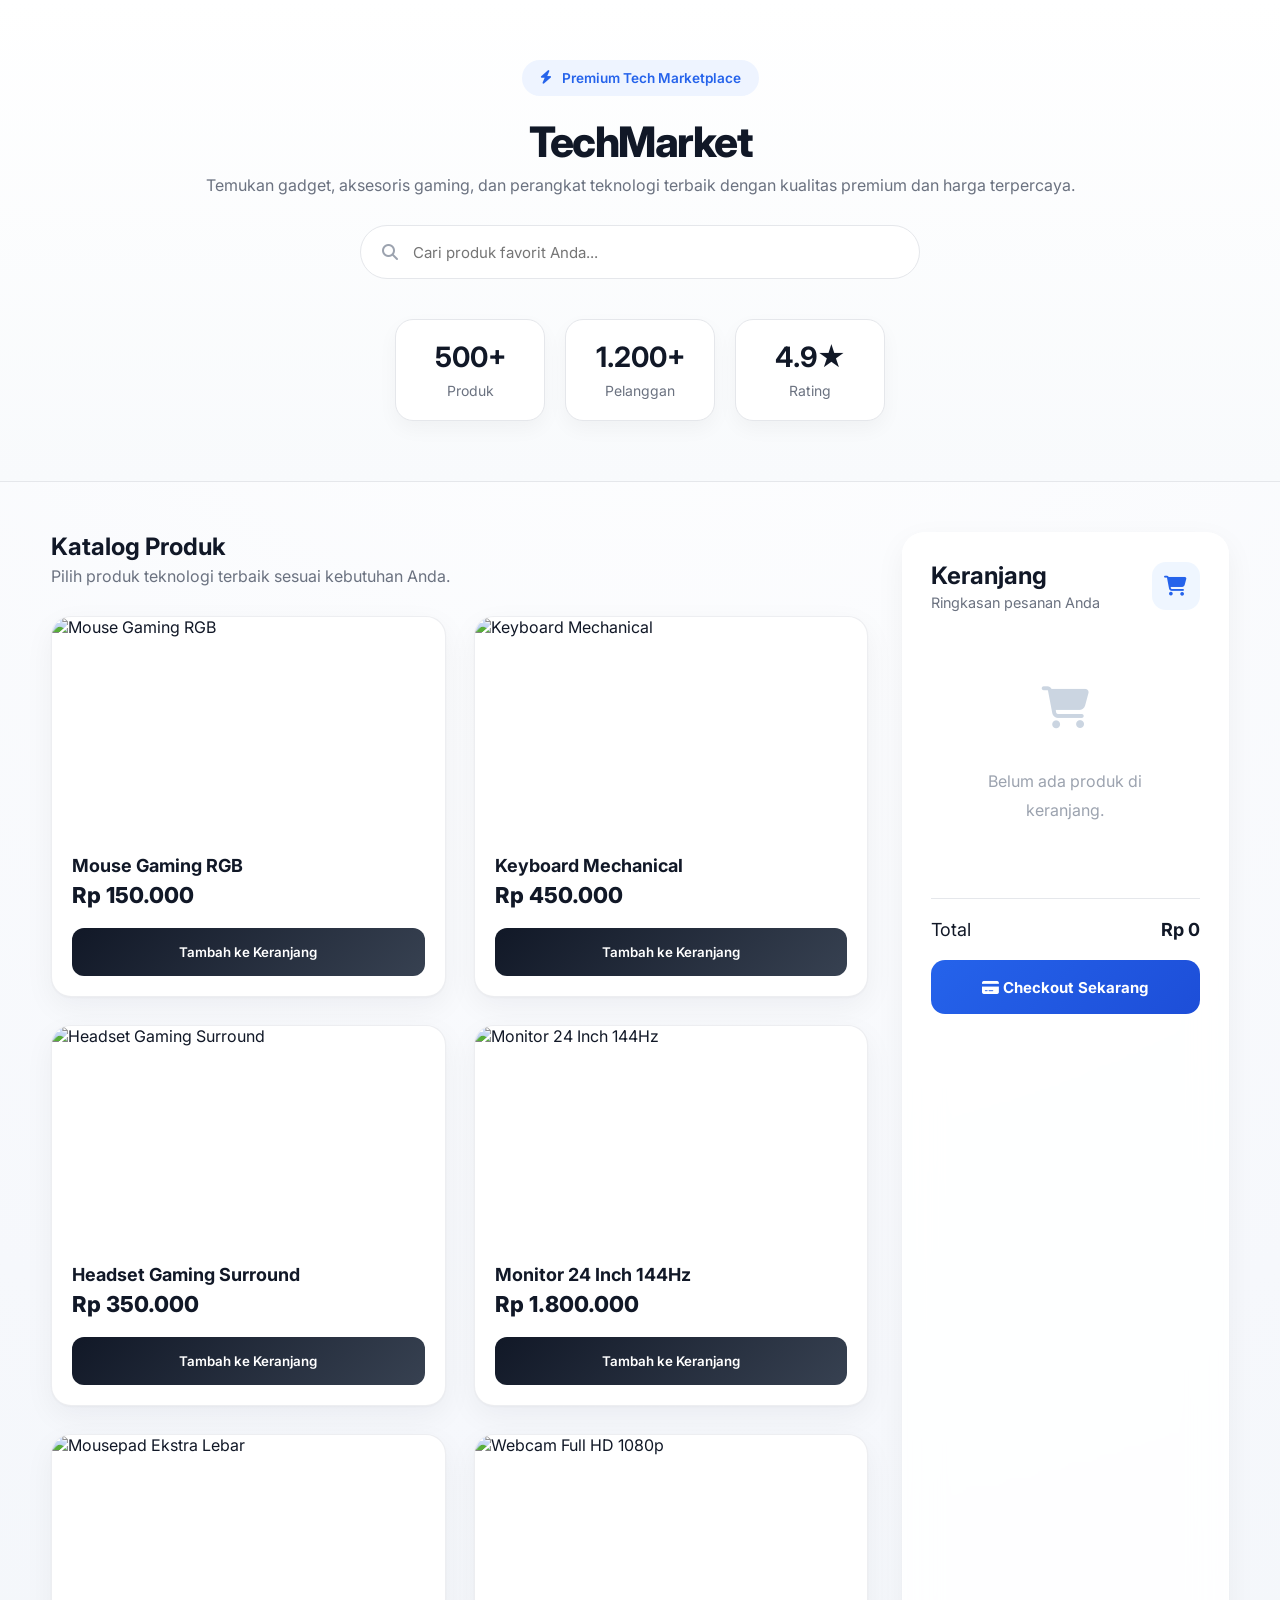
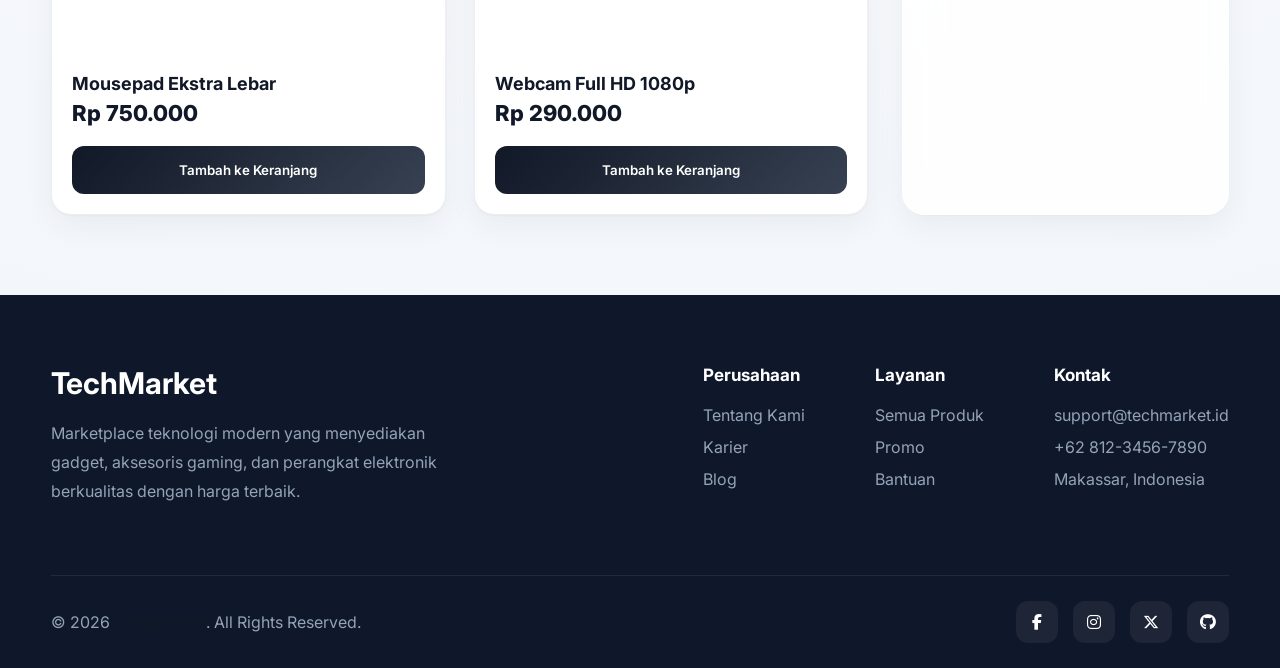
==== final/index.html @ 464121ed "first commiy" ====
<!DOCTYPE html>
<html lang="id">
<head>
    <meta charset="UTF-8">
    <meta name="viewport" content="width=device-width, initial-scale=1.0">

    <title>TechMarket | Premium Tech Store</title>

    <!-- Google Font -->
    <link rel="preconnect" href="https://fonts.googleapis.com">
    <link rel="preconnect" href="https://fonts.gstatic.com" crossorigin>

    <link href="https://fonts.googleapis.com/css2?family=Inter:wght@300;400;500;600;700;800&display=swap" rel="stylesheet">

    <!-- Icons -->
    <link rel="stylesheet"
          href="https://cdnjs.cloudflare.com/ajax/libs/font-awesome/6.7.2/css/all.min.css"/>

    <link rel="stylesheet" href="css/style.css">
</head>

<body>

    <!-- ================= HEADER ================= -->

    <header>

        <div class="hero-badge">
            <i class="fa-solid fa-bolt"></i>
            Premium Tech Marketplace
        </div>

        <h1>TechMarket</h1>

        <p>
            Temukan gadget, aksesoris gaming, dan perangkat teknologi terbaik
            dengan kualitas premium dan harga terpercaya.
        </p>

        <div class="search-container">

            <div class="search-box">

                <i class="fa-solid fa-magnifying-glass"></i>

                <input
                    type="text"
                    id="search-input"
                    placeholder="Cari produk favorit Anda..."
                    autocomplete="off">

            </div>

        </div>

        <div class="hero-stats">

            <div class="stat-card">
                <h3>500+</h3>
                <span>Produk</span>
            </div>

            <div class="stat-card">
                <h3>1.200+</h3>
                <span>Pelanggan</span>
            </div>

            <div class="stat-card">
                <h3>4.9★</h3>
                <span>Rating</span>
            </div>

        </div>

    </header>

    <!-- ================= MAIN ================= -->

    <main class="container">

        <!-- Produk -->

        <section class="products-container">

            <div class="section-title">

                <div>
                    <h2>Katalog Produk</h2>
                    <p>Pilih produk teknologi terbaik sesuai kebutuhan Anda.</p>
                </div>

            </div>

            <div id="products-grid" class="products-grid">
                <!-- Produk akan dibuat melalui JavaScript -->
            </div>

        </section>

        <!-- Cart -->

        <aside class="cart-container">

            <div class="cart-header">

                <div>
                    <h2>Keranjang</h2>
                    <p>Ringkasan pesanan Anda</p>
                </div>

                <div class="cart-icon">
                    <i class="fa-solid fa-cart-shopping"></i>
                </div>

            </div>

            <div id="cart-items" class="cart-items">

                <p class="empty-cart">

                    <i class="fa-solid fa-cart-shopping"></i>
                    <br><br>

                    Belum ada produk di keranjang.

                </p>

            </div>

            <div class="cart-summary">

                <div class="summary-row">
                    <span>Total</span>
                    <strong id="cart-total">Rp 0</strong>
                </div>

                <button id="checkout-btn">

                    <i class="fa-solid fa-credit-card"></i>

                    Checkout Sekarang

                </button>

            </div>

        </aside>

    </main>

    <!-- Toast -->

    <div id="toast-container" class="toast-container"></div>

   <!-- ================= FOOTER ================= -->

<footer class="footer">

    <div class="footer-container">

        <div class="footer-brand">

            <h2>TechMarket</h2>

            <p>
                Marketplace teknologi modern yang menyediakan gadget,
                aksesoris gaming, dan perangkat elektronik berkualitas
                dengan harga terbaik.
            </p>

        </div>

        <div class="footer-links">

            <div class="footer-column">
                <h4>Perusahaan</h4>

                <a href="#">Tentang Kami</a>
                <a href="#">Karier</a>
                <a href="#">Blog</a>
            </div>

            <div class="footer-column">
                <h4>Layanan</h4>

                <a href="#">Semua Produk</a>
                <a href="#">Promo</a>
                <a href="#">Bantuan</a>
            </div>

            <div class="footer-column">
                <h4>Kontak</h4>

                <a href="#">support@techmarket.id</a>
                <a href="#">+62 812-3456-7890</a>
                <a href="#">Makassar, Indonesia</a>
            </div>

        </div>

    </div>

    <div class="footer-bottom">

        <p>
            © 2026 <strong>TechMarket</strong>. All Rights Reserved.
        </p>

        <div class="footer-social">

            <a href="#"><i class="fab fa-facebook-f"></i></a>

            <a href="#"><i class="fab fa-instagram"></i></a>

            <a href="#"><i class="fab fa-x-twitter"></i></a>

            <a href="#"><i class="fab fa-github"></i></a>

        </div>

    </div>

</footer>
    <script src="js/script.js"></script>

</body>
</html>
---- final/css/style.css ----
:root{
    --bg:#f5f7fb;
    --card:#ffffff;
    --primary:#111827;
    --secondary:#6b7280;
    --border:#e5e7eb;
    --blue:#2563eb;
    --radius:18px;
    --shadow:
        0 1px 2px rgba(0,0,0,.03),
        0 10px 30px rgba(15,23,42,.05);
}

*{
    margin:0;
    padding:0;
    box-sizing:border-box;
    font-family:'Inter',sans-serif;
}

body{
    background:
        radial-gradient(circle at top,#ffffff 0%,#f6f8fc 60%,#f1f5f9 100%);
    color:var(--primary);
    min-height:100vh;
}

/*==========================
HEADER
==========================*/

header{
    position: relative;

    background:
        linear-gradient(to bottom,#ffffff,#f8fafc);

    border-bottom:1px solid #e5e7eb;

    padding:60px 20px;

    text-align:center;
}

header h1{
    font-size:42px;
    font-weight:800;
    letter-spacing:-1.5px;
    margin-bottom:8px;
}

header p{
    color:var(--secondary);
    margin-bottom:30px;
    font-size:16px;
}

.search-container{
    display:flex;
    justify-content:center;
}

.search-container input{

    width:100%;
    max-width:560px;

    height:54px;

    border-radius:999px;

    border:1px solid var(--border);

    background:#fff;

    padding:0 22px;

    font-size:15px;

    transition:.25s;
}

.search-container input:hover{
    border-color:#cbd5e1;
}

.search-container input:focus{

    border-color:var(--blue);

    box-shadow:
        0 0 0 5px rgba(37,99,235,.08);

    outline:none;
}

/*==========================
LAYOUT
==========================*/

.container{

    width:min(1400px,92%);

    margin:50px auto;

    display:grid;

    grid-template-columns:3fr 1.2fr;

    gap:34px;
}

/*==========================
PRODUCT GRID
==========================*/

.products-grid{

    display:grid;

    grid-template-columns:
    repeat(auto-fill,minmax(260px,1fr));

    gap:28px;
}

/*==========================
PRODUCT CARD
==========================*/

.product-card{

    background:var(--card);

    border:1px solid rgba(229,231,235,.7);

    border-radius:20px;

    overflow:hidden;

    box-shadow:var(--shadow);

    transition:.35s cubic-bezier(.2,.8,.2,1);

    display:flex;

    flex-direction:column;
}

.product-card:hover{

    transform:translateY(-8px);

    box-shadow:
        0 20px 45px rgba(15,23,42,.08);

    border-color:#d1d5db;
}

.product-card img{

    height:220px;

    object-fit:cover;

    width:100%;
}

.product-card h3{

    padding:18px 20px 6px;

    font-size:18px;

    font-weight:700;
}

.product-card .price{

    padding:0 20px;

    font-size:22px;

    font-weight:800;

    margin-bottom:20px;
}

.product-card button{

    margin:0 20px 20px;

    height:48px;

    border:none;

    border-radius:12px;

    background:linear-gradient(135deg,#111827,#374151);

    color:white;

    font-weight:600;

    cursor:pointer;

    transition:.25s;
}

.product-card button:hover{

    transform:translateY(-2px);

    box-shadow:
        0 10px 25px rgba(17,24,39,.18);
}

/*==========================
CART
==========================*/

.cart-container{

    position:sticky;

    top:120px;

    background:rgba(255,255,255,.88);

    backdrop-filter:blur(18px);

    border:1px solid rgba(255,255,255,.4);

    box-shadow:var(--shadow);

    border-radius:22px;

    padding:28px;
}

.cart-items{

    max-height:420px;

    overflow:auto;
}

.cart-item{

    padding:18px 0;

    border-bottom:1px solid #f1f5f9;

    display:flex;

    justify-content:space-between;

    align-items:center;
}

.cart-item button{

    background:#fee2e2;

    color:#dc2626;

    border:none;

    padding:8px 14px;

    border-radius:10px;

    cursor:pointer;
}

.cart-item button:hover{

    background:#fecaca;
}

.cart-summary{

    margin-top:24px;

    padding-top:20px;

    border-top:1px solid var(--border);
}

#checkout-btn{

    width:100%;

    height:54px;

    border:none;

    border-radius:14px;

    background:linear-gradient(135deg,#2563eb,#1d4ed8);

    color:white;

    font-size:15px;

    font-weight:700;

    cursor:pointer;

    transition:.3s;
}

#checkout-btn:hover{

    transform:translateY(-2px);

    box-shadow:
        0 12px 30px rgba(37,99,235,.28);
}

/* ===========================
   TOAST MODERN
=========================== */

.toast-container{
    position:fixed;
    top:24px;
    right:24px;

    display:flex;
    flex-direction:column;
    gap:14px;

    z-index:99999;
}

.toast{

    min-width:320px;
    max-width:380px;

    padding:16px 18px;

    border-radius:16px;

    background:#fff;

    border:1px solid #e5e7eb;

    box-shadow:
        0 15px 40px rgba(15,23,42,.12);

    display:flex;
    align-items:center;
    gap:12px;

    font-size:15px;
    font-weight:500;

    animation:toastIn .35s cubic-bezier(.22,1,.36,1) forwards;
}

.toast.success{
    border-left:5px solid #22c55e;
}

.toast.error{
    border-left:5px solid #ef4444;
}

.toast.info{
    border-left:5px solid #3b82f6;
}

.toast.hide{
    animation:toastOut .25s ease forwards;
}

@keyframes toastIn{

    from{
        opacity:0;
        transform:translateX(100%);
    }

    to{
        opacity:1;
        transform:translateX(0);
    }

}

@keyframes toastOut{

    from{
        opacity:1;
        transform:translateX(0);
    }

    to{
        opacity:0;
        transform:translateX(120%);
    }

}

@media(max-width:768px){

.toast-container{

left:16px;
right:16px;
top:16px;

}

.toast{

min-width:100%;
max-width:100%;

}

}

/*==========================
SCROLLBAR
==========================*/

::-webkit-scrollbar{

    width:8px;
}

::-webkit-scrollbar-thumb{

    background:#cbd5e1;

    border-radius:20px;
}

::-webkit-scrollbar-thumb:hover{

    background:#94a3b8;
}

/*==========================
MOBILE
==========================*/

@media(max-width:900px){

.container{

grid-template-columns:1fr;

}

.cart-container{

position:relative;

top:0;

}

header h1{

font-size:34px;

}

.search-container input{

max-width:100%;

}
}
.hero-badge{
    display:inline-flex;
    align-items:center;
    gap:10px;
    padding:10px 18px;
    border-radius:999px;
    background:#eef4ff;
    color:#2563eb;
    font-size:.85rem;
    font-weight:600;
    margin-bottom:20px;
}

.search-box{
    position:relative;
    width:100%;
    max-width:560px;
    margin:auto;
}

.search-box i{
    position:absolute;
    left:22px;
    top:50%;
    transform:translateY(-50%);
    color:#9ca3af;
}

.search-box input{
    padding-left:52px !important;
}

.hero-stats{
    display:flex;
    justify-content:center;
    gap:20px;
    margin-top:40px;
    flex-wrap:wrap;
}

.stat-card{
    width:150px;
    background:white;
    border:1px solid #e5e7eb;
    border-radius:18px;
    padding:20px;
    box-shadow:0 8px 20px rgba(0,0,0,.04);
}

.stat-card h3{
    font-size:28px;
    margin-bottom:6px;
}

.stat-card span{
    color:#6b7280;
    font-size:14px;
}

.section-title{
    display:flex;
    justify-content:space-between;
    align-items:center;
    margin-bottom:30px;
}

.section-title p{
    color:#6b7280;
    margin-top:5px;
}

.cart-header{
    display:flex;
    justify-content:space-between;
    align-items:center;
    margin-bottom:25px;
}

.cart-header p{
    color:#6b7280;
    font-size:.9rem;
    margin-top:4px;
}

.cart-icon{
    width:48px;
    height:48px;
    border-radius:14px;
    background:#eff6ff;
    color:#2563eb;
    display:flex;
    align-items:center;
    justify-content:center;
    font-size:20px;
}

.summary-row{
    display:flex;
    justify-content:space-between;
    margin-bottom:20px;
    font-size:18px;
}

.empty-cart{
    text-align:center;
    padding:50px 20px;
    color:#9ca3af;
    line-height:1.8;
}

.empty-cart i{
    font-size:42px;
    color:#cbd5e1;
    margin-bottom:10px;
}

footer strong{
    color:#111827;
}

@media(max-width:768px){

.hero-stats{
    gap:12px;
}

.stat-card{
    width:100px;
    padding:15px;
}

.stat-card h3{
    font-size:20px;
}

}
/*==================================
FOOTER
===================================*/

.footer{

    margin-top:80px;

    background:#0f172a;

    color:#cbd5e1;
}

.footer-container{

    width:min(1400px,92%);

    margin:auto;

    padding:70px 0;

    display:flex;

    justify-content:space-between;

    gap:70px;

    flex-wrap:wrap;
}

.footer-brand{

    flex:1;
    min-width:280px;
}

.footer-brand h2{

    color:white;

    font-size:30px;

    margin-bottom:18px;
}

.footer-brand p{

    line-height:1.8;

    max-width:420px;

    color:#94a3b8;
}

.footer-links{

    display:flex;

    gap:70px;

    flex-wrap:wrap;
}

.footer-column{

    display:flex;

    flex-direction:column;
}

.footer-column h4{

    color:white;

    margin-bottom:20px;

    font-size:17px;
}

.footer-column a{

    color:#94a3b8;

    text-decoration:none;

    margin-bottom:12px;

    transition:.25s;
}

.footer-column a:hover{

    color:white;

    transform:translateX(4px);
}

.footer-bottom{

    border-top:1px solid rgba(255,255,255,.08);

    width:min(1400px,92%);

    margin:auto;

    padding:25px 0;

    display:flex;

    justify-content:space-between;

    align-items:center;

    flex-wrap:wrap;

    gap:20px;
}

.footer-bottom p{

    color:#94a3b8;
}

.footer-social{

    display:flex;

    gap:15px;
}

.footer-social a{

    width:42px;

    height:42px;

    border-radius:12px;

    background:rgba(255,255,255,.06);

    color:white;

    display:flex;

    align-items:center;

    justify-content:center;

    text-decoration:none;

    transition:.25s;
}

.footer-social a:hover{

    background:#2563eb;

    transform:translateY(-3px);
}

@media(max-width:768px){

.footer-container{

    flex-direction:column;

    gap:40px;
}

.footer-links{

    width:100%;

    justify-content:space-between;

    gap:30px;
}

.footer-bottom{

    flex-direction:column;

    text-align:center;
}

}
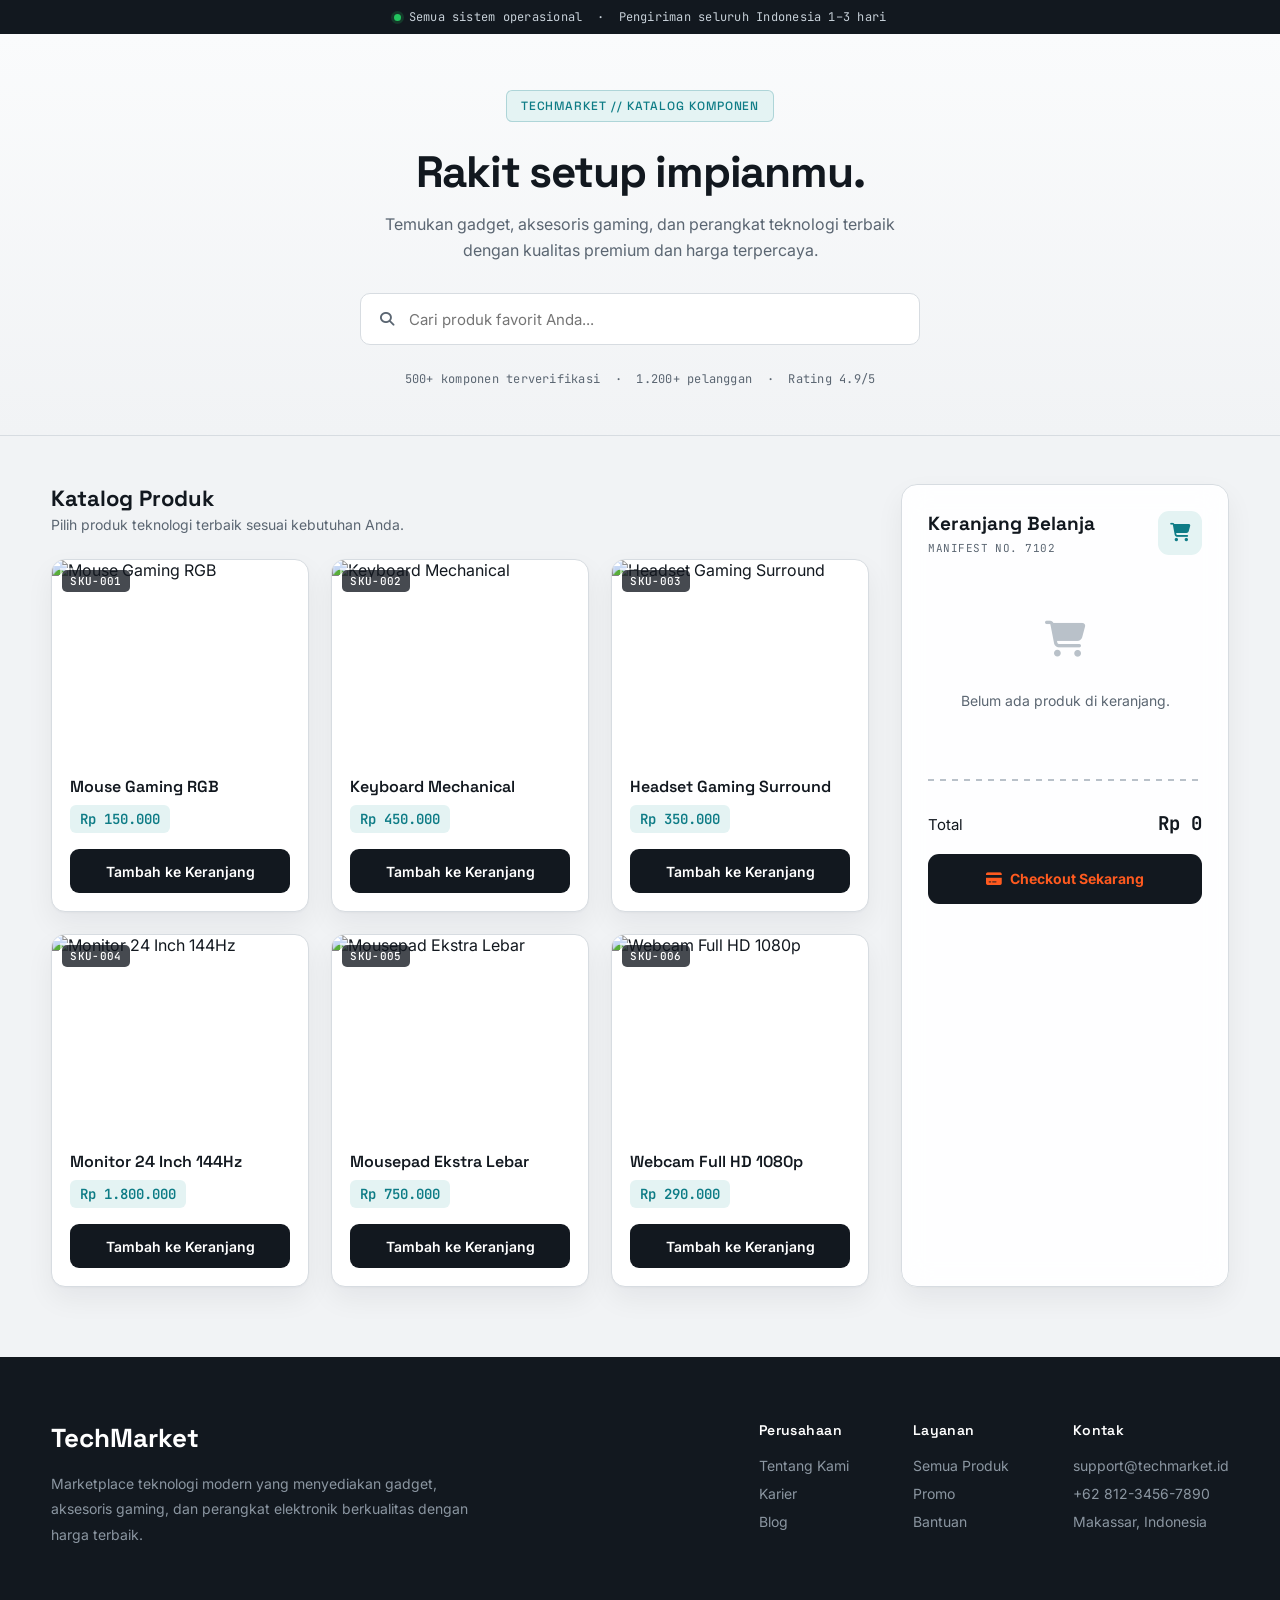
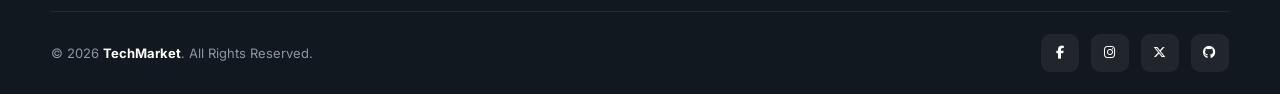
==== commit 8f2e1be4: "ui-fixed" ====
--- a/final/index.html
+++ b/final/index.html
@@ -4,13 +4,13 @@
     <meta charset="UTF-8">
     <meta name="viewport" content="width=device-width, initial-scale=1.0">
 
-    <title>TechMarket | Premium Tech Store</title>
+    <title>TechMarket | Katalog Komponen</title>
 
     <!-- Google Font -->
     <link rel="preconnect" href="https://fonts.googleapis.com">
     <link rel="preconnect" href="https://fonts.gstatic.com" crossorigin>
 
-    <link href="https://fonts.googleapis.com/css2?family=Inter:wght@300;400;500;600;700;800&display=swap" rel="stylesheet">
+    <link href="https://fonts.googleapis.com/css2?family=Space+Grotesk:wght@500;600;700&family=Inter:wght@400;500;600&family=JetBrains+Mono:wght@400;500;600;700&display=swap" rel="stylesheet">
 
     <!-- Icons -->
     <link rel="stylesheet"
@@ -21,18 +21,22 @@
 
 <body>
 
+    <!-- ================= STATUS BAR ================= -->
+
+    <div class="status-bar">
+        <span class="status-dot"></span>
+        Semua sistem operasional &nbsp;·&nbsp; Pengiriman seluruh Indonesia 1–3 hari
+    </div>
+
     <!-- ================= HEADER ================= -->
 
     <header>
 
-        <div class="hero-badge">
-            <i class="fa-solid fa-bolt"></i>
-            Premium Tech Marketplace
-        </div>
-
-        <h1>TechMarket</h1>
-
-        <p>
+        <p class="hero-eyebrow">TECHMARKET // KATALOG KOMPONEN</p>
+
+        <h1>Rakit setup impianmu.</h1>
+
+        <p class="hero-desc">
             Temukan gadget, aksesoris gaming, dan perangkat teknologi terbaik
             dengan kualitas premium dan harga terpercaya.
         </p>
@@ -53,24 +57,7 @@
 
         </div>
 
-        <div class="hero-stats">
-
-            <div class="stat-card">
-                <h3>500+</h3>
-                <span>Produk</span>
-            </div>
-
-            <div class="stat-card">
-                <h3>1.200+</h3>
-                <span>Pelanggan</span>
-            </div>
-
-            <div class="stat-card">
-                <h3>4.9★</h3>
-                <span>Rating</span>
-            </div>
-
-        </div>
+        <p class="hero-credentials">500+ komponen terverifikasi &nbsp;·&nbsp; 1.200+ pelanggan &nbsp;·&nbsp; Rating 4.9/5</p>
 
     </header>
 
@@ -104,12 +91,15 @@
             <div class="cart-header">
 
                 <div>
-                    <h2>Keranjang</h2>
-                    <p>Ringkasan pesanan Anda</p>
-                </div>
-
-                <div class="cart-icon">
-                    <i class="fa-solid fa-cart-shopping"></i>
+                    <h2>Keranjang Belanja</h2>
+                    <p id="cart-manifest-no" class="cart-manifest-no">MANIFEST NO. ----</p>
+                </div>
+
+                <div class="cart-icon-wrapper">
+                    <div class="cart-icon">
+                        <i class="fa-solid fa-cart-shopping"></i>
+                    </div>
+                    <span id="cart-badge" class="cart-badge hidden">0</span>
                 </div>
 
             </div>
--- a/final/css/style.css
+++ b/final/css/style.css
@@ -1,28 +1,78 @@
 :root{
-    --bg:#f5f7fb;
-    --card:#ffffff;
-    --primary:#111827;
-    --secondary:#6b7280;
-    --border:#e5e7eb;
-    --blue:#2563eb;
-    --radius:18px;
+    /* Surface & ink */
+    --bg:#F1F3F5;
+    --card:#FFFFFF;
+    --ink:#12181F;
+    --muted:#5B6672;
+    --line:#D7DCE1;
+    --line-strong:#B9C1C9;
+
+    /* Signature accents */
+    --signal:#FF5A1F;      /* action / alert accent */
+    --signal-dark:#E14A12;
+    --trace:#0E7C86;       /* structural / secondary accent */
+    --trace-soft:#E4F3F3;
+
+    --radius:14px;
     --shadow:
-        0 1px 2px rgba(0,0,0,.03),
-        0 10px 30px rgba(15,23,42,.05);
+        0 1px 2px rgba(18,24,31,.03),
+        0 12px 28px rgba(18,24,31,.06);
 }
 
 *{
     margin:0;
     padding:0;
     box-sizing:border-box;
+}
+
+body{
     font-family:'Inter',sans-serif;
-}
-
-body{
-    background:
-        radial-gradient(circle at top,#ffffff 0%,#f6f8fc 60%,#f1f5f9 100%);
-    color:var(--primary);
+    background:var(--bg);
+    color:var(--ink);
     min-height:100vh;
+}
+
+h1,h2,h3,.hero-eyebrow,.cart-header h2,.section-title h2,.footer-brand h2{
+    font-family:'Space Grotesk',sans-serif;
+}
+
+.mono,
+.hero-credentials,
+.cart-manifest-no,
+.sku-tag,
+.price,
+.qty-control span,
+.status-bar,
+#cart-total,
+.cart-item-price,
+.cart-item-subtotal{
+    font-family:'JetBrains Mono',monospace;
+}
+
+/*==========================
+STATUS BAR
+==========================*/
+
+.status-bar{
+    background:var(--ink);
+    color:#C7D0D8;
+    text-align:center;
+    font-size:12px;
+    letter-spacing:.02em;
+    padding:9px 16px;
+    display:flex;
+    align-items:center;
+    justify-content:center;
+    gap:8px;
+}
+
+.status-dot{
+    width:7px;
+    height:7px;
+    border-radius:50%;
+    background:#22c55e;
+    box-shadow:0 0 0 3px rgba(34,197,94,.18);
+    flex-shrink:0;
 }
 
 /*==========================
@@ -30,464 +80,58 @@
 ==========================*/
 
 header{
-    position: relative;
+    position:relative;
 
     background:
-        linear-gradient(to bottom,#ffffff,#f8fafc);
-
-    border-bottom:1px solid #e5e7eb;
-
-    padding:60px 20px;
+        linear-gradient(180deg,#FAFBFC 0%,#F1F3F5 100%),
+        repeating-linear-gradient(0deg, rgba(18,24,31,.035) 0 1px, transparent 1px 40px),
+        repeating-linear-gradient(90deg, rgba(18,24,31,.035) 0 1px, transparent 1px 40px);
+
+    border-bottom:1px solid var(--line);
+
+    padding:56px 20px 48px;
 
     text-align:center;
 }
 
+.hero-eyebrow{
+    display:inline-block;
+    font-size:12px;
+    font-weight:500;
+    letter-spacing:.08em;
+    color:var(--trace);
+    background:var(--trace-soft);
+    border:1px solid rgba(14,124,134,.25);
+    padding:7px 14px;
+    border-radius:6px;
+    margin-bottom:22px;
+}
+
 header h1{
-    font-size:42px;
-    font-weight:800;
-    letter-spacing:-1.5px;
-    margin-bottom:8px;
-}
-
-header p{
-    color:var(--secondary);
-    margin-bottom:30px;
+    font-size:44px;
+    font-weight:700;
+    letter-spacing:-1.2px;
+    margin-bottom:12px;
+}
+
+.hero-desc{
+    color:var(--muted);
+    margin:0 auto 30px;
+    max-width:520px;
     font-size:16px;
+    line-height:1.6;
+}
+
+.hero-credentials{
+    margin-top:26px;
+    font-size:12px;
+    color:var(--muted);
+    letter-spacing:.02em;
 }
 
 .search-container{
     display:flex;
     justify-content:center;
-}
-
-.search-container input{
-
-    width:100%;
-    max-width:560px;
-
-    height:54px;
-
-    border-radius:999px;
-
-    border:1px solid var(--border);
-
-    background:#fff;
-
-    padding:0 22px;
-
-    font-size:15px;
-
-    transition:.25s;
-}
-
-.search-container input:hover{
-    border-color:#cbd5e1;
-}
-
-.search-container input:focus{
-
-    border-color:var(--blue);
-
-    box-shadow:
-        0 0 0 5px rgba(37,99,235,.08);
-
-    outline:none;
-}
-
-/*==========================
-LAYOUT
-==========================*/
-
-.container{
-
-    width:min(1400px,92%);
-
-    margin:50px auto;
-
-    display:grid;
-
-    grid-template-columns:3fr 1.2fr;
-
-    gap:34px;
-}
-
-/*==========================
-PRODUCT GRID
-==========================*/
-
-.products-grid{
-
-    display:grid;
-
-    grid-template-columns:
-    repeat(auto-fill,minmax(260px,1fr));
-
-    gap:28px;
-}
-
-/*==========================
-PRODUCT CARD
-==========================*/
-
-.product-card{
-
-    background:var(--card);
-
-    border:1px solid rgba(229,231,235,.7);
-
-    border-radius:20px;
-
-    overflow:hidden;
-
-    box-shadow:var(--shadow);
-
-    transition:.35s cubic-bezier(.2,.8,.2,1);
-
-    display:flex;
-
-    flex-direction:column;
-}
-
-.product-card:hover{
-
-    transform:translateY(-8px);
-
-    box-shadow:
-        0 20px 45px rgba(15,23,42,.08);
-
-    border-color:#d1d5db;
-}
-
-.product-card img{
-
-    height:220px;
-
-    object-fit:cover;
-
-    width:100%;
-}
-
-.product-card h3{
-
-    padding:18px 20px 6px;
-
-    font-size:18px;
-
-    font-weight:700;
-}
-
-.product-card .price{
-
-    padding:0 20px;
-
-    font-size:22px;
-
-    font-weight:800;
-
-    margin-bottom:20px;
-}
-
-.product-card button{
-
-    margin:0 20px 20px;
-
-    height:48px;
-
-    border:none;
-
-    border-radius:12px;
-
-    background:linear-gradient(135deg,#111827,#374151);
-
-    color:white;
-
-    font-weight:600;
-
-    cursor:pointer;
-
-    transition:.25s;
-}
-
-.product-card button:hover{
-
-    transform:translateY(-2px);
-
-    box-shadow:
-        0 10px 25px rgba(17,24,39,.18);
-}
-
-/*==========================
-CART
-==========================*/
-
-.cart-container{
-
-    position:sticky;
-
-    top:120px;
-
-    background:rgba(255,255,255,.88);
-
-    backdrop-filter:blur(18px);
-
-    border:1px solid rgba(255,255,255,.4);
-
-    box-shadow:var(--shadow);
-
-    border-radius:22px;
-
-    padding:28px;
-}
-
-.cart-items{
-
-    max-height:420px;
-
-    overflow:auto;
-}
-
-.cart-item{
-
-    padding:18px 0;
-
-    border-bottom:1px solid #f1f5f9;
-
-    display:flex;
-
-    justify-content:space-between;
-
-    align-items:center;
-}
-
-.cart-item button{
-
-    background:#fee2e2;
-
-    color:#dc2626;
-
-    border:none;
-
-    padding:8px 14px;
-
-    border-radius:10px;
-
-    cursor:pointer;
-}
-
-.cart-item button:hover{
-
-    background:#fecaca;
-}
-
-.cart-summary{
-
-    margin-top:24px;
-
-    padding-top:20px;
-
-    border-top:1px solid var(--border);
-}
-
-#checkout-btn{
-
-    width:100%;
-
-    height:54px;
-
-    border:none;
-
-    border-radius:14px;
-
-    background:linear-gradient(135deg,#2563eb,#1d4ed8);
-
-    color:white;
-
-    font-size:15px;
-
-    font-weight:700;
-
-    cursor:pointer;
-
-    transition:.3s;
-}
-
-#checkout-btn:hover{
-
-    transform:translateY(-2px);
-
-    box-shadow:
-        0 12px 30px rgba(37,99,235,.28);
-}
-
-/* ===========================
-   TOAST MODERN
-=========================== */
-
-.toast-container{
-    position:fixed;
-    top:24px;
-    right:24px;
-
-    display:flex;
-    flex-direction:column;
-    gap:14px;
-
-    z-index:99999;
-}
-
-.toast{
-
-    min-width:320px;
-    max-width:380px;
-
-    padding:16px 18px;
-
-    border-radius:16px;
-
-    background:#fff;
-
-    border:1px solid #e5e7eb;
-
-    box-shadow:
-        0 15px 40px rgba(15,23,42,.12);
-
-    display:flex;
-    align-items:center;
-    gap:12px;
-
-    font-size:15px;
-    font-weight:500;
-
-    animation:toastIn .35s cubic-bezier(.22,1,.36,1) forwards;
-}
-
-.toast.success{
-    border-left:5px solid #22c55e;
-}
-
-.toast.error{
-    border-left:5px solid #ef4444;
-}
-
-.toast.info{
-    border-left:5px solid #3b82f6;
-}
-
-.toast.hide{
-    animation:toastOut .25s ease forwards;
-}
-
-@keyframes toastIn{
-
-    from{
-        opacity:0;
-        transform:translateX(100%);
-    }
-
-    to{
-        opacity:1;
-        transform:translateX(0);
-    }
-
-}
-
-@keyframes toastOut{
-
-    from{
-        opacity:1;
-        transform:translateX(0);
-    }
-
-    to{
-        opacity:0;
-        transform:translateX(120%);
-    }
-
-}
-
-@media(max-width:768px){
-
-.toast-container{
-
-left:16px;
-right:16px;
-top:16px;
-
-}
-
-.toast{
-
-min-width:100%;
-max-width:100%;
-
-}
-
-}
-
-/*==========================
-SCROLLBAR
-==========================*/
-
-::-webkit-scrollbar{
-
-    width:8px;
-}
-
-::-webkit-scrollbar-thumb{
-
-    background:#cbd5e1;
-
-    border-radius:20px;
-}
-
-::-webkit-scrollbar-thumb:hover{
-
-    background:#94a3b8;
-}
-
-/*==========================
-MOBILE
-==========================*/
-
-@media(max-width:900px){
-
-.container{
-
-grid-template-columns:1fr;
-
-}
-
-.cart-container{
-
-position:relative;
-
-top:0;
-
-}
-
-header h1{
-
-font-size:34px;
-
-}
-
-.search-container input{
-
-max-width:100%;
-
-}
-}
-.hero-badge{
-    display:inline-flex;
-    align-items:center;
-    gap:10px;
-    padding:10px 18px;
-    border-radius:999px;
-    background:#eef4ff;
-    color:#2563eb;
-    font-size:.85rem;
-    font-weight:600;
-    margin-bottom:20px;
 }
 
 .search-box{
@@ -499,131 +143,715 @@
 
 .search-box i{
     position:absolute;
-    left:22px;
+    left:20px;
     top:50%;
     transform:translateY(-50%);
-    color:#9ca3af;
+    color:var(--muted);
+    font-size:14px;
 }
 
 .search-box input{
-    padding-left:52px !important;
-}
-
-.hero-stats{
-    display:flex;
+
+    width:100%;
+
+    height:52px;
+
+    border-radius:10px;
+
+    border:1px solid var(--line);
+
+    background:#fff;
+
+    padding:0 20px 0 48px;
+
+    font-size:15px;
+    font-family:'Inter',sans-serif;
+
+    transition:.2s;
+}
+
+.search-box input:hover{
+    border-color:var(--line-strong);
+}
+
+.search-box input:focus{
+
+    border-color:var(--trace);
+
+    box-shadow:
+        0 0 0 4px rgba(14,124,134,.1);
+
+    outline:none;
+}
+
+/*==========================
+LAYOUT
+==========================*/
+
+.container{
+
+    width:min(1400px,92%);
+
+    margin:48px auto;
+
+    display:grid;
+
+    grid-template-columns:3fr 1.2fr;
+
+    gap:32px;
+}
+
+.section-title h2{
+    font-size:22px;
+    font-weight:700;
+}
+
+.section-title p{
+    color:var(--muted);
+    margin-top:4px;
+    font-size:14px;
+}
+
+.section-title{
+    display:flex;
+    justify-content:space-between;
+    align-items:center;
+    margin-bottom:26px;
+}
+
+/*==========================
+PRODUCT GRID
+==========================*/
+
+.products-grid{
+
+    display:grid;
+
+    grid-template-columns:
+    repeat(auto-fill,minmax(250px,1fr));
+
+    gap:22px;
+}
+
+/*==========================
+PRODUCT CARD
+==========================*/
+
+.product-card{
+
+    background:var(--card);
+
+    border:1px solid var(--line);
+
+    border-radius:var(--radius);
+
+    overflow:hidden;
+
+    box-shadow:var(--shadow);
+
+    transition:.3s cubic-bezier(.2,.8,.2,1);
+
+    display:flex;
+
+    flex-direction:column;
+}
+
+.product-card:hover{
+
+    transform:translateY(-5px);
+
+    box-shadow:
+        0 20px 40px rgba(18,24,31,.1);
+
+    border-color:var(--line-strong);
+}
+
+.card-media{
+    position:relative;
+    overflow:hidden;
+}
+
+.card-media img{
+
+    height:200px;
+
+    object-fit:cover;
+
+    width:100%;
+
+    display:block;
+}
+
+.corner{
+    position:absolute;
+    width:14px;
+    height:14px;
+    opacity:.55;
+    pointer-events:none;
+}
+
+.corner-tl{ top:8px; left:8px; border-top:2px solid #fff; border-left:2px solid #fff; }
+.corner-tr{ top:8px; right:8px; border-top:2px solid #fff; border-right:2px solid #fff; }
+.corner-bl{ bottom:8px; left:8px; border-bottom:2px solid #fff; border-left:2px solid #fff; }
+.corner-br{ bottom:8px; right:8px; border-bottom:2px solid #fff; border-right:2px solid #fff; }
+
+.sku-tag{
+    position:absolute;
+    top:10px;
+    left:10px;
+    background:rgba(18,24,31,.78);
+    color:#fff;
+    font-size:11px;
+    font-weight:500;
+    letter-spacing:.03em;
+    padding:4px 8px;
+    border-radius:5px;
+}
+
+.product-card h3{
+
+    padding:16px 18px 8px;
+
+    font-size:16px;
+
+    font-weight:600;
+
+    font-family:'Space Grotesk',sans-serif;
+}
+
+.product-card .price{
+
+    margin:0 18px 16px;
+
+    display:inline-block;
+
+    font-size:14px;
+
+    font-weight:600;
+
+    color:var(--trace);
+
+    background:var(--trace-soft);
+
+    padding:5px 10px;
+
+    border-radius:6px;
+
+    width:fit-content;
+}
+
+.product-card button{
+
+    margin:0 18px 18px;
+
+    height:44px;
+
+    border:none;
+
+    border-radius:9px;
+
+    background:var(--ink);
+
+    color:white;
+
+    font-weight:600;
+    font-size:14px;
+    font-family:'Inter',sans-serif;
+
+    cursor:pointer;
+
+    transition:.2s;
+}
+
+.product-card button:hover{
+
+    background:var(--signal);
+
+    transform:translateY(-1px);
+
+    box-shadow:
+        0 10px 22px rgba(255,90,31,.28);
+}
+
+/*==========================
+CART / MANIFEST
+==========================*/
+
+.cart-container{
+
+    position:sticky;
+
+    top:20px;
+
+    background:rgba(255,255,255,.92);
+
+    backdrop-filter:blur(14px);
+
+    border:1px solid var(--line);
+
+    box-shadow:var(--shadow);
+
+    border-radius:16px;
+
+    padding:26px;
+}
+
+.cart-header{
+    display:flex;
+    justify-content:space-between;
+    align-items:flex-start;
+    margin-bottom:22px;
+}
+
+.cart-header h2{
+    font-size:19px;
+    font-weight:700;
+}
+
+.cart-manifest-no{
+    font-size:11px;
+    color:var(--muted);
+    letter-spacing:.04em;
+    margin-top:5px;
+}
+
+.cart-icon-wrapper{
+    position:relative;
+}
+
+.cart-icon{
+    width:44px;
+    height:44px;
+    border-radius:11px;
+    background:var(--trace-soft);
+    color:var(--trace);
+    display:flex;
+    align-items:center;
     justify-content:center;
-    gap:20px;
-    margin-top:40px;
-    flex-wrap:wrap;
-}
-
-.stat-card{
-    width:150px;
-    background:white;
-    border:1px solid #e5e7eb;
-    border-radius:18px;
-    padding:20px;
-    box-shadow:0 8px 20px rgba(0,0,0,.04);
-}
-
-.stat-card h3{
-    font-size:28px;
-    margin-bottom:6px;
-}
-
-.stat-card span{
-    color:#6b7280;
-    font-size:14px;
-}
-
-.section-title{
-    display:flex;
+    font-size:18px;
+}
+
+.cart-badge{
+    position:absolute;
+    top:-7px;
+    right:-7px;
+
+    min-width:20px;
+    height:20px;
+
+    padding:0 5px;
+
+    border-radius:999px;
+
+    background:var(--signal);
+    color:#fff;
+
+    font-size:11px;
+    font-weight:700;
+    font-family:'Inter',sans-serif;
+
+    display:flex;
+    align-items:center;
+    justify-content:center;
+
+    border:2px solid #fff;
+
+    transition:.2s;
+}
+
+.cart-badge.hidden{
+    display:none;
+}
+
+.cart-items{
+
+    max-height:400px;
+
+    overflow:auto;
+}
+
+.cart-item{
+
+    padding:16px 0;
+
+    border-bottom:1px dashed var(--line-strong);
+
+    display:flex;
+
     justify-content:space-between;
-    align-items:center;
-    margin-bottom:30px;
-}
-
-.section-title p{
-    color:#6b7280;
-    margin-top:5px;
-}
-
-.cart-header{
+
+    align-items:center;
+
+    gap:12px;
+}
+
+.cart-item-info strong{
+    display:block;
+    font-size:14px;
+    font-weight:600;
+    margin-bottom:5px;
+    font-family:'Inter',sans-serif;
+}
+
+.cart-item-price{
+    color:var(--muted);
+    font-size:11px;
+}
+
+.cart-item-actions{
+    display:flex;
+    flex-direction:column;
+    align-items:flex-end;
+    gap:9px;
+}
+
+.cart-item-subtotal{
+    font-weight:700;
+    font-size:14px;
+}
+
+.qty-control{
+    display:flex;
+    align-items:center;
+    gap:8px;
+    background:var(--bg);
+    border:1px solid var(--line);
+    border-radius:8px;
+    padding:3px;
+}
+
+.qty-control button{
+    width:24px;
+    height:24px;
+    border:none;
+    border-radius:6px;
+    background:#fff;
+    border:1px solid var(--line);
+    color:var(--ink);
+    font-weight:700;
+    font-size:13px;
+    line-height:1;
+    cursor:pointer;
+    display:flex;
+    align-items:center;
+    justify-content:center;
+    transition:.2s;
+    font-family:'Inter',sans-serif;
+}
+
+.qty-control button:hover{
+    background:var(--ink);
+    color:#fff;
+    border-color:var(--ink);
+}
+
+.qty-control span{
+    min-width:18px;
+    text-align:center;
+    font-weight:600;
+    font-size:13px;
+}
+
+.remove-item-btn{
+
+    background:none;
+
+    color:var(--muted);
+
+    border:none;
+
+    padding:2px 0;
+
+    cursor:pointer;
+
+    font-size:12px;
+    font-family:'Inter',sans-serif;
+    text-decoration:underline;
+
+    transition:.2s;
+}
+
+.remove-item-btn:hover{
+
+    color:#DC2626;
+}
+
+.cart-summary{
+
+    margin-top:22px;
+
+    padding-top:18px;
+
+    border-top:none;
+
+    background-image:repeating-linear-gradient(90deg, var(--line-strong) 0 6px, transparent 6px 12px);
+    background-position:top;
+    background-size:100% 2px;
+    background-repeat:no-repeat;
+}
+
+.summary-row{
     display:flex;
     justify-content:space-between;
-    align-items:center;
-    margin-bottom:25px;
-}
-
-.cart-header p{
-    color:#6b7280;
-    font-size:.9rem;
-    margin-top:4px;
-}
-
-.cart-icon{
-    width:48px;
-    height:48px;
-    border-radius:14px;
-    background:#eff6ff;
-    color:#2563eb;
+    align-items:baseline;
+    margin-bottom:18px;
+    margin-top:14px;
+    font-size:15px;
+    font-family:'Inter',sans-serif;
+}
+
+#cart-total{
+    font-size:19px;
+    font-weight:700;
+}
+
+#checkout-btn{
+
+    width:100%;
+
+    height:50px;
+
+    border:none;
+
+    border-radius:11px;
+
+    background:var(--ink);
+
+    color:var(--signal);
+
+    font-size:14px;
+    font-weight:700;
+    font-family:'Inter',sans-serif;
+
+    cursor:pointer;
+
+    transition:.25s;
+
     display:flex;
     align-items:center;
     justify-content:center;
-    font-size:20px;
-}
-
-.summary-row{
-    display:flex;
-    justify-content:space-between;
-    margin-bottom:20px;
-    font-size:18px;
+    gap:8px;
+}
+
+#checkout-btn:hover{
+
+    background:var(--signal);
+    color:#fff;
+
+    transform:translateY(-1px);
+
+    box-shadow:
+        0 12px 26px rgba(255,90,31,.25);
 }
 
 .empty-cart{
     text-align:center;
-    padding:50px 20px;
-    color:#9ca3af;
-    line-height:1.8;
+    padding:44px 20px;
+    color:var(--muted);
+    line-height:1.7;
+    font-size:14px;
 }
 
 .empty-cart i{
-    font-size:42px;
-    color:#cbd5e1;
-    margin-bottom:10px;
-}
-
-footer strong{
-    color:#111827;
+    font-size:36px;
+    color:var(--line-strong);
+    margin-bottom:8px;
+}
+
+/* ===========================
+   TOAST
+=========================== */
+
+.toast-container{
+    position:fixed;
+    top:24px;
+    right:24px;
+
+    display:flex;
+    flex-direction:column;
+    gap:14px;
+
+    z-index:99999;
+}
+
+.toast{
+
+    position:relative;
+    overflow:hidden;
+
+    min-width:320px;
+    max-width:380px;
+
+    padding:14px 40px 14px 14px;
+
+    border-radius:12px;
+
+    background:#fff;
+
+    border:1px solid var(--line);
+
+    box-shadow:
+        0 15px 40px rgba(18,24,31,.14);
+
+    display:flex;
+    align-items:center;
+    gap:12px;
+
+    font-size:14px;
+    font-weight:500;
+    font-family:'Inter',sans-serif;
+
+    animation:toastIn .3s cubic-bezier(.22,1,.36,1) forwards;
+}
+
+.toast-icon{
+    flex-shrink:0;
+    width:30px;
+    height:30px;
+    border-radius:50%;
+    display:flex;
+    align-items:center;
+    justify-content:center;
+    font-size:13px;
+}
+
+.toast-message{
+    flex:1;
+    line-height:1.4;
+    color:var(--ink);
+}
+
+.toast-close{
+    position:absolute;
+    top:10px;
+    right:10px;
+
+    width:22px;
+    height:22px;
+    border:none;
+    background:none;
+    color:var(--muted);
+    font-size:11px;
+    border-radius:6px;
+    cursor:pointer;
+    display:flex;
+    align-items:center;
+    justify-content:center;
+    transition:.2s;
+}
+
+.toast-close:hover{
+    background:var(--bg);
+    color:var(--ink);
+}
+
+.toast-progress{
+    position:absolute;
+    left:0;
+    bottom:0;
+    height:3px;
+    width:100%;
+    background:var(--toast-accent, var(--trace));
+    opacity:.55;
+    transform-origin:left;
+    animation:toastProgress 3s linear forwards;
+}
+
+.toast.success{ --toast-accent:var(--trace); }
+.toast.error{ --toast-accent:#DC2626; }
+.toast.info{ --toast-accent:var(--signal); }
+
+.toast.success .toast-icon{ background:var(--trace-soft); color:var(--trace); }
+.toast.error .toast-icon{ background:#FCE8E8; color:#DC2626; }
+.toast.info .toast-icon{ background:#FFEDE4; color:var(--signal); }
+
+.toast.hide{
+    animation:toastOut .22s ease forwards;
+}
+
+@keyframes toastProgress{
+    from{ transform:scaleX(1); }
+    to{ transform:scaleX(0); }
+}
+
+@keyframes toastIn{
+    from{ opacity:0; transform:translateX(100%); }
+    to{ opacity:1; transform:translateX(0); }
+}
+
+@keyframes toastOut{
+    from{ opacity:1; transform:translateX(0); }
+    to{ opacity:0; transform:translateX(120%); }
 }
 
 @media(max-width:768px){
 
-.hero-stats{
-    gap:12px;
-}
-
-.stat-card{
-    width:100px;
-    padding:15px;
-}
-
-.stat-card h3{
-    font-size:20px;
-}
-
-}
+.toast-container{
+    left:16px;
+    right:16px;
+    top:16px;
+}
+
+.toast{
+    min-width:100%;
+    max-width:100%;
+}
+
+}
+
+/*==========================
+SCROLLBAR
+==========================*/
+
+::-webkit-scrollbar{ width:8px; }
+::-webkit-scrollbar-thumb{ background:var(--line-strong); border-radius:20px; }
+::-webkit-scrollbar-thumb:hover{ background:#94a3b8; }
+
+/*==========================
+MOBILE
+==========================*/
+
+@media(max-width:900px){
+
+.container{
+    grid-template-columns:1fr;
+}
+
+.cart-container{
+    position:relative;
+    top:0;
+}
+
+header h1{
+    font-size:32px;
+}
+
+}
+
+@media(max-width:768px){
+
+.status-bar{
+    font-size:10px;
+    padding:8px 12px;
+}
+
+header{
+    padding:44px 16px 36px;
+}
+
+}
+
 /*==================================
 FOOTER
 ===================================*/
 
 .footer{
 
-    margin-top:80px;
-
-    background:#0f172a;
-
-    color:#cbd5e1;
+    margin-top:70px;
+
+    background:var(--ink);
+
+    color:#98A3AD;
 }
 
 .footer-container{
@@ -632,169 +860,135 @@
 
     margin:auto;
 
-    padding:70px 0;
+    padding:64px 0;
 
     display:flex;
 
     justify-content:space-between;
 
-    gap:70px;
+    gap:64px;
 
     flex-wrap:wrap;
 }
 
 .footer-brand{
-
     flex:1;
     min-width:280px;
 }
 
 .footer-brand h2{
-
     color:white;
-
-    font-size:30px;
-
+    font-size:26px;
+    margin-bottom:16px;
+}
+
+.footer-brand p{
+    line-height:1.8;
+    max-width:420px;
+    color:#8B96A1;
+    font-size:14px;
+}
+
+.footer-links{
+    display:flex;
+    gap:64px;
+    flex-wrap:wrap;
+}
+
+.footer-column{
+    display:flex;
+    flex-direction:column;
+}
+
+.footer-column h4{
+    color:white;
     margin-bottom:18px;
-}
-
-.footer-brand p{
-
-    line-height:1.8;
-
-    max-width:420px;
-
-    color:#94a3b8;
+    font-size:14px;
+    font-weight:600;
+    letter-spacing:.03em;
+    font-family:'Space Grotesk',sans-serif;
+}
+
+.footer-column a{
+    color:#8B96A1;
+    text-decoration:none;
+    margin-bottom:11px;
+    font-size:14px;
+    transition:.2s;
+}
+
+.footer-column a:hover{
+    color:var(--trace);
+}
+
+.footer-bottom{
+
+    border-top:1px solid rgba(255,255,255,.08);
+
+    width:min(1400px,92%);
+
+    margin:auto;
+
+    padding:22px 0;
+
+    display:flex;
+
+    justify-content:space-between;
+
+    align-items:center;
+
+    flex-wrap:wrap;
+
+    gap:20px;
+
+    font-size:13px;
+}
+
+.footer-bottom p{
+    color:#8B96A1;
+}
+
+footer strong{
+    color:white;
+}
+
+.footer-social{
+    display:flex;
+    gap:12px;
+}
+
+.footer-social a{
+    width:38px;
+    height:38px;
+    border-radius:9px;
+    background:rgba(255,255,255,.06);
+    color:white;
+    display:flex;
+    align-items:center;
+    justify-content:center;
+    text-decoration:none;
+    transition:.2s;
+}
+
+.footer-social a:hover{
+    background:var(--trace);
+}
+
+@media(max-width:768px){
+
+.footer-container{
+    flex-direction:column;
+    gap:36px;
 }
 
 .footer-links{
-
-    display:flex;
-
-    gap:70px;
-
-    flex-wrap:wrap;
-}
-
-.footer-column{
-
-    display:flex;
-
+    width:100%;
+    justify-content:space-between;
+    gap:26px;
+}
+
+.footer-bottom{
     flex-direction:column;
-}
-
-.footer-column h4{
-
-    color:white;
-
-    margin-bottom:20px;
-
-    font-size:17px;
-}
-
-.footer-column a{
-
-    color:#94a3b8;
-
-    text-decoration:none;
-
-    margin-bottom:12px;
-
-    transition:.25s;
-}
-
-.footer-column a:hover{
-
-    color:white;
-
-    transform:translateX(4px);
-}
-
-.footer-bottom{
-
-    border-top:1px solid rgba(255,255,255,.08);
-
-    width:min(1400px,92%);
-
-    margin:auto;
-
-    padding:25px 0;
-
-    display:flex;
-
-    justify-content:space-between;
-
-    align-items:center;
-
-    flex-wrap:wrap;
-
-    gap:20px;
-}
-
-.footer-bottom p{
-
-    color:#94a3b8;
-}
-
-.footer-social{
-
-    display:flex;
-
-    gap:15px;
-}
-
-.footer-social a{
-
-    width:42px;
-
-    height:42px;
-
-    border-radius:12px;
-
-    background:rgba(255,255,255,.06);
-
-    color:white;
-
-    display:flex;
-
-    align-items:center;
-
-    justify-content:center;
-
-    text-decoration:none;
-
-    transition:.25s;
-}
-
-.footer-social a:hover{
-
-    background:#2563eb;
-
-    transform:translateY(-3px);
-}
-
-@media(max-width:768px){
-
-.footer-container{
-
-    flex-direction:column;
-
-    gap:40px;
-}
-
-.footer-links{
-
-    width:100%;
-
-    justify-content:space-between;
-
-    gap:30px;
-}
-
-.footer-bottom{
-
-    flex-direction:column;
-
     text-align:center;
 }
 
